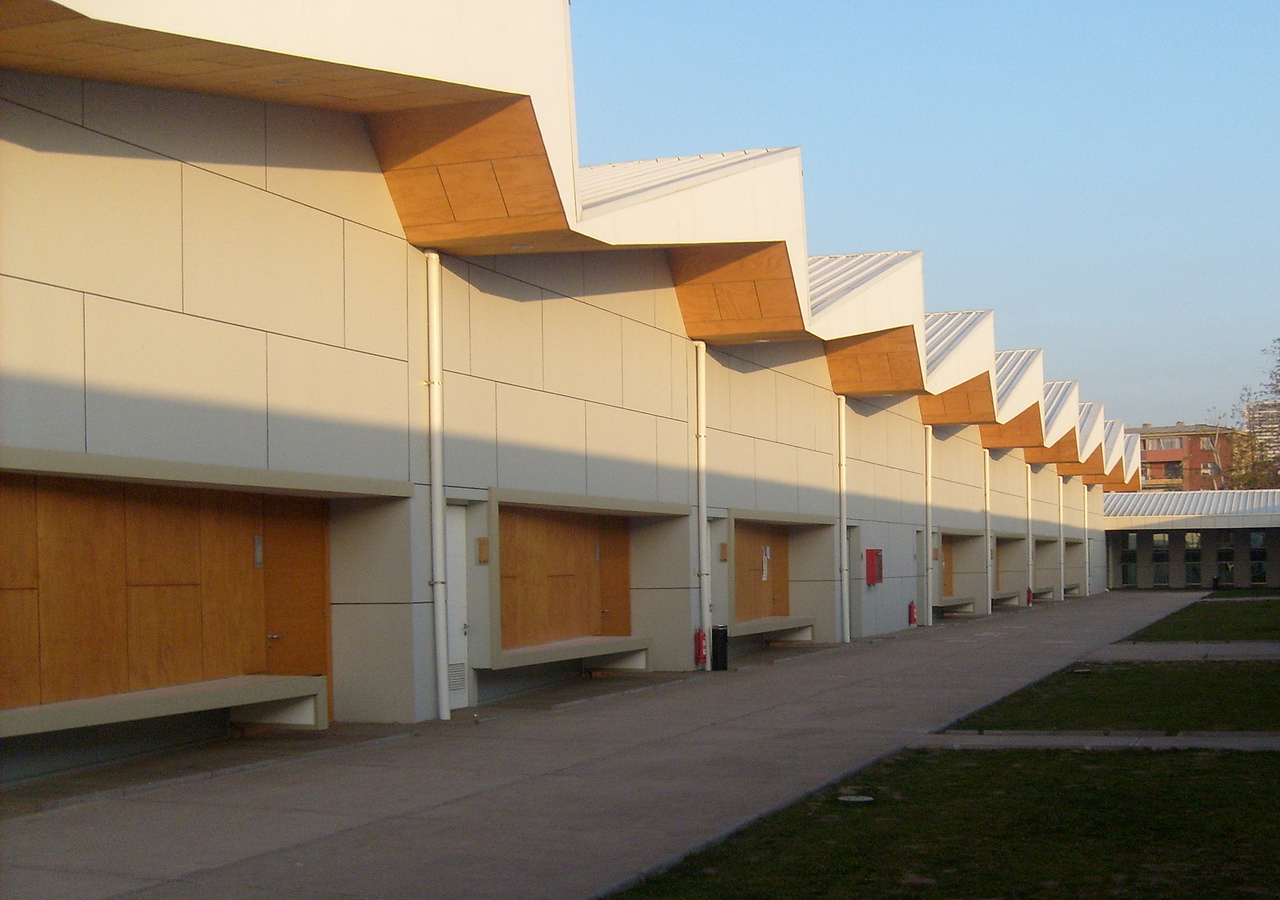
==== index.html @ b3890271 "primera version css y html" ====
<!DOCTYPE html>
<html lang="es">
<meta charset="utf-8"> 

<head>
	<title>Presta sala!</title>

	<link rel="stylesheet" type="text/css" href="css/bootstrap/bootstrap.css">
	<link rel="stylesheet" type="text/css" href="css/custom.css">
	<script src="/js/bootstrap/bootstrap.css"></script>



</head>


<body>

	<div class="marco_total">

		<div class="titulo"></div>
		<div class="formulario"></div>
		<div class="vista"></div>
		<div class="footer"></div>

	</div>
	





</body>

</html>
---- css/custom.css ----
body{
	background-image: url(/img/fondo.jpg);

}

.marco_total{
	width: 1300px;
	background-color: #E6E6E6; 


}

.titulo{


}

.formulario{



}

.vista{



}

.footer{



}
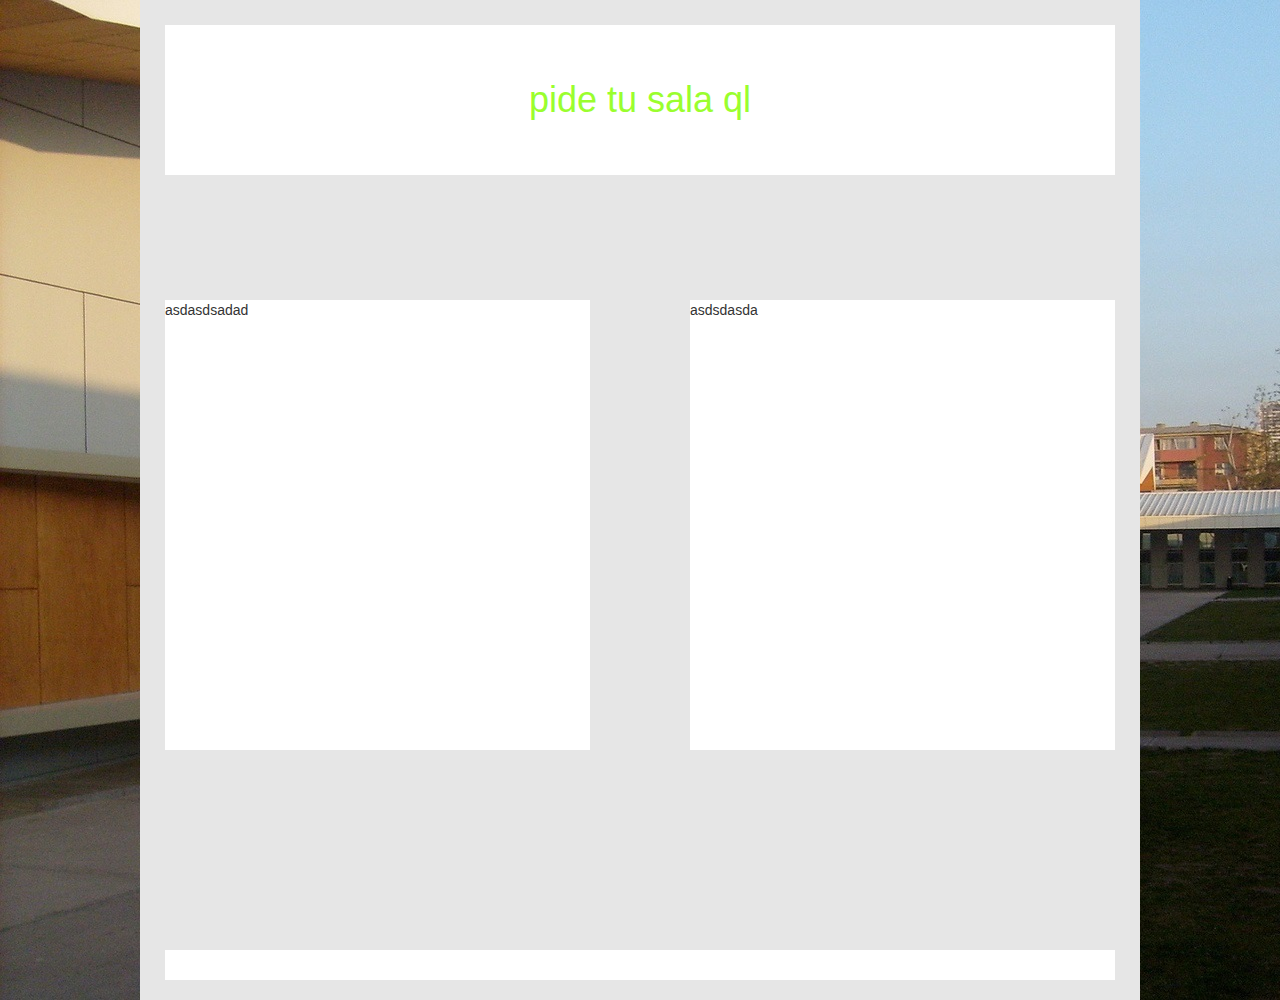
==== commit 67227a50: "segunda version css y html listo para formulario" ====
--- a/index.html
+++ b/index.html
@@ -15,15 +15,20 @@
 
 
 <body>
+	<img class= "imgfondo" src="img/fondo.jpg">
 
 	<div class="marco_total">
+		<div class="titulo">
+			<h1>pide tu sala ql</h1>
 
-		<div class="titulo"></div>
-		<div class="formulario"></div>
-		<div class="vista"></div>
+		</div>
+		<div class="formulario">asdasdsadad</div>
+		<div class="vista">asdsdasda</div>
 		<div class="footer"></div>
 
+
 	</div>
+
 	
 
 
--- a/css/custom.css
+++ b/css/custom.css
@@ -1,34 +1,83 @@
 body{
-	background-image: url(/img/fondo.jpg);
+	background-image: url(img/fondo2.png);
 
 }
 
+.imgfondo{
+
+
+	position: absolute;
+	z-index: -1;
+}
+
 .marco_total{
-	width: 1300px;
+	width: 1000px;
+	background-position: center;
 	background-color: #E6E6E6; 
-
+    height: 1000px; 
+    position: relative;
+    left: 50%;
+    margin-left: -500px;   
 
 }
 
 .titulo{
-
-
+	background-color: white;
+	position: relative;
+	width: 950px;
+	height: 150px;
+	top: 25px;
+	left: 50%;
+	margin-left: -475px;
+	margin-bottom: 50px;
+	color: #9AFE2E;
+	font-style: myriad;
+	font-size: 20;
+	text-align: center;
+	padding: 35px;
 }
 
 .formulario{
-
-
+	background-color: white;
+	width: 425px;
+	height: 450px;
+	margin-top: 100px;
+	margin-left: 25px;
+	position: absolute;
+	display: inline;
 
 }
 
 .vista{
 
-
+	background-color: white;
+	width: 425px;
+	height: 450px;
+	margin-top: 100px;
+	margin-left: 550px;
+	position: absolute;
+	display: inline;
 
 }
 
 .footer{
 
+	background-color: white;
+	position: relative;
+	width: 950px;
+	height: 30px;
+	top: 750px;
+	left: 50%;
+	margin-left: -475px;
+	margin-bottom: 25px;
+	color: #9AFE2E;
+	font-style: myriad;
+	font-size: 20;
+	text-align: center;
+	padding: 15px;
 
 
+}
+body{
+	height: 500px;
 }